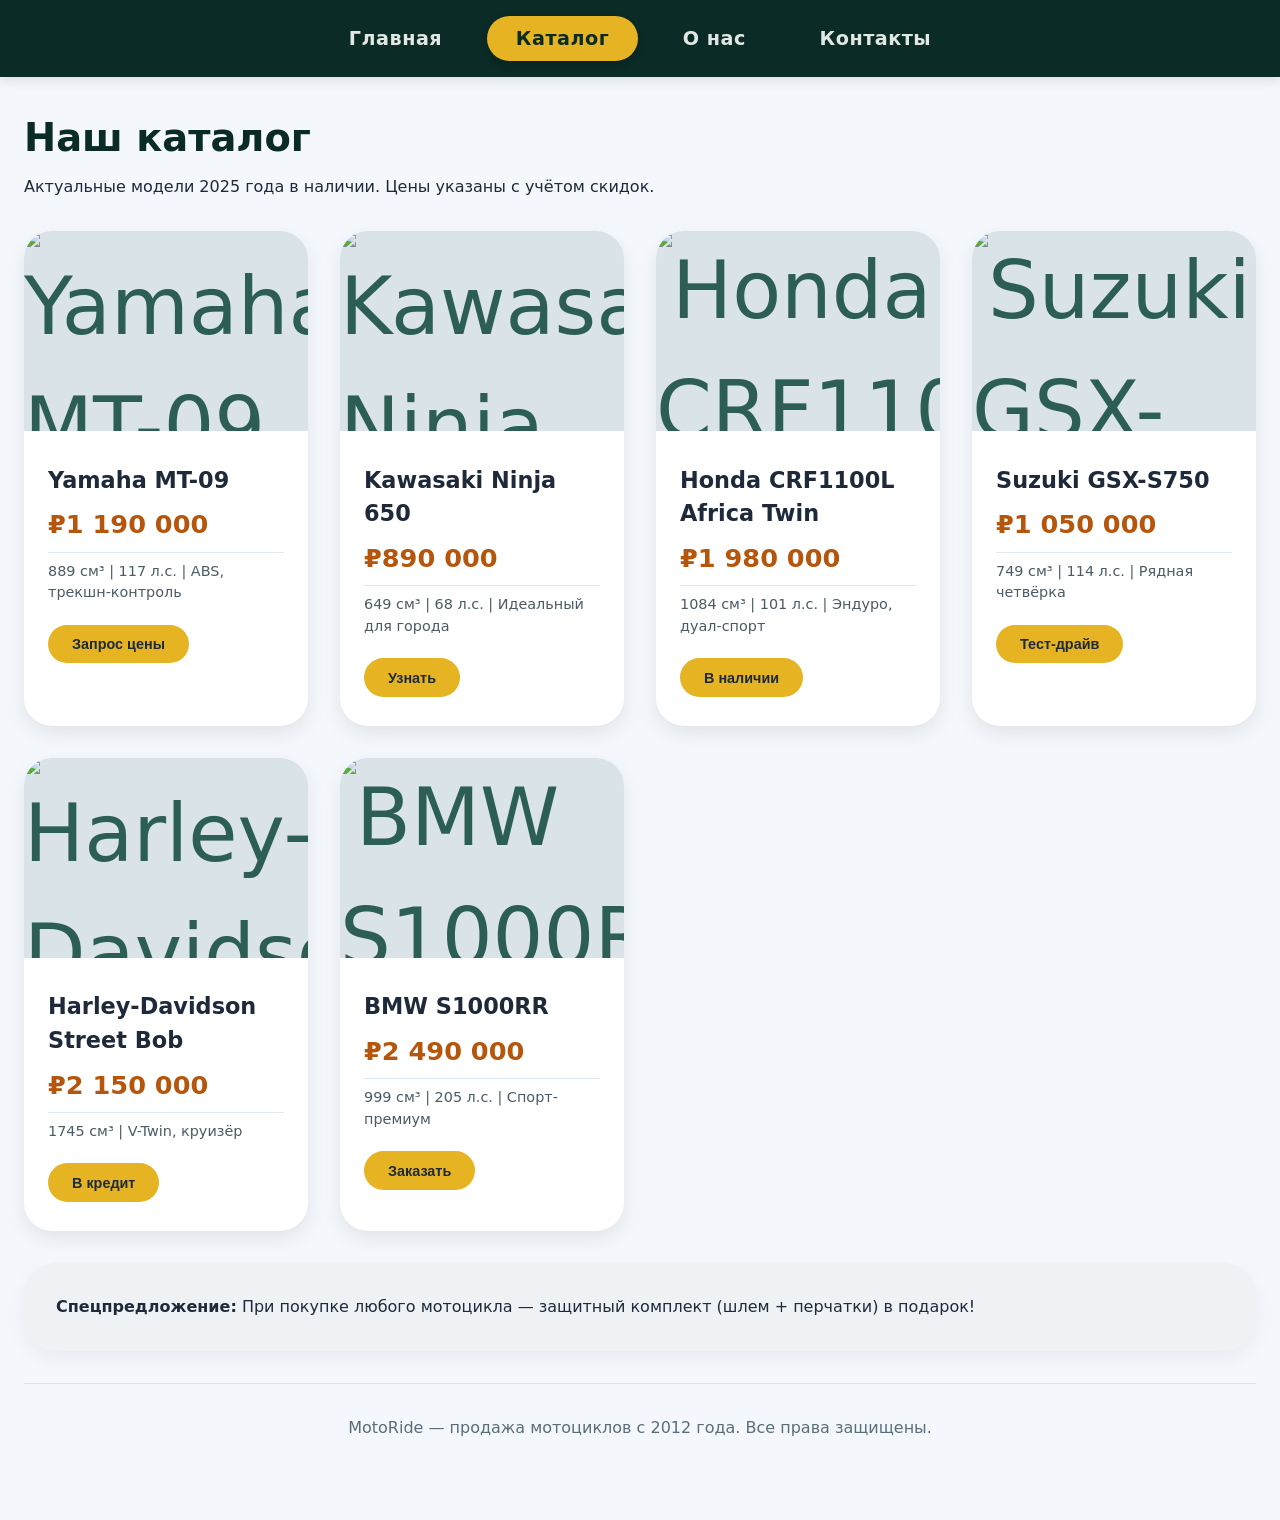
==== catalog.html @ f4142a08 "Add files via upload" ====
<!DOCTYPE html>
<html lang="ru">
<head>
    <meta charset="UTF-8">
    <meta name="viewport" content="width=device-width, initial-scale=1.0, user-scalable=yes">
    <title>MotoRide | Продажа мотоциклов</title>
    <link rel="stylesheet" href="css/style.css">
</head>
<body>

<div class="nav-bar">
    <a href="index.html"><button class="nav-btn" data-page="home">Главная</button></a>
    <a href="catalog.html"><button class="nav-btn active" data-page="catalog">Каталог</button></a>
    <a href="about.html"><button class="nav-btn" data-page="about">О нас</button></a>
    <a href="contacts.html"><button class="nav-btn" data-page="contacts">Контакты</button></a>
</div>

<div class="pages-container">
    <div id="catalog" class="page active-page">
        <h1>Наш каталог</h1>
        <p>Актуальные модели 2025 года в наличии. Цены указаны с учётом скидок.</p>

        <div class="bike-grid">
            <div class="bike-card">
                <div class="card-img"><img src="image1" alt="Yamaha MT-09" style="width:100%; height:100%; object-fit:cover;"></div>
                <div class="card-content">
                    <h3>Yamaha MT-09</h3>
                    <div class="price">₽1 190 000</div>
                    <div class="specs">889 см³ | 117 л.с. | ABS, трекшн-контроль</div>
                    <button class="btn" style="margin-top: 0.8rem; font-size:0.9rem;">Запрос цены</button>
                </div>
            </div>
            <div class="bike-card">
                <div class="card-img"><img src="image2" alt="Kawasaki Ninja 650" style="width:100%; height:100%; object-fit:cover;"></div>
                <div class="card-content">
                    <h3>Kawasaki Ninja 650</h3>
                    <div class="price">₽890 000</div>
                    <div class="specs">649 см³ | 68 л.с. | Идеальный для города</div>
                    <button class="btn" style="margin-top: 0.8rem; font-size:0.9rem;">Узнать</button>
                </div>
            </div>
            <div class="bike-card">
                <div class="card-img"><img src="image3" alt="Honda CRF1100L Africa Twin" style="width:100%; height:100%; object-fit:cover;"></div>
                <div class="card-content">
                    <h3>Honda CRF1100L Africa Twin</h3>
                    <div class="price">₽1 980 000</div>
                    <div class="specs">1084 см³ | 101 л.с. | Эндуро, дуал-спорт</div>
                    <button class="btn" style="margin-top: 0.8rem; font-size:0.9rem;">В наличии</button>
                </div>
            </div>
            <div class="bike-card">
                <div class="card-img"><img src="image4" alt="Suzuki GSX-S750" style="width:100%; height:100%; object-fit:cover;"></div>
                <div class="card-content">
                    <h3>Suzuki GSX-S750</h3>
                    <div class="price">₽1 050 000</div>
                    <div class="specs">749 см³ | 114 л.с. | Рядная четвёрка</div>
                    <button class="btn" style="margin-top: 0.8rem; font-size:0.9rem;">Тест-драйв</button>
                </div>
            </div>
            <div class="bike-card">
                <div class="card-img"><img src="image5" alt="Harley-Davidson Street Bob" style="width:100%; height:100%; object-fit:cover;"></div>
                <div class="card-content">
                    <h3>Harley-Davidson Street Bob</h3>
                    <div class="price">₽2 150 000</div>
                    <div class="specs">1745 см³ | V-Twin, круизёр</div>
                    <button class="btn" style="margin-top: 0.8rem; font-size:0.9rem;">В кредит</button>
                </div>
            </div>
            <div class="bike-card">
                <div class="card-img"><img src="image6" alt="BMW S1000RR" style="width:100%; height:100%; object-fit:cover;"></div>
                <div class="card-content">
                    <h3>BMW S1000RR</h3>
                    <div class="price">₽2 490 000</div>
                    <div class="specs">999 см³ | 205 л.с. | Спорт-премиум</div>
                    <button class="btn" style="margin-top: 0.8rem; font-size:0.9rem;">Заказать</button>
                </div>
            </div>
        </div>

        <div class="info-card" style="background:#eef2f5;">
            <p><strong>Спецпредложение:</strong> При покупке любого мотоцикла — защитный комплект (шлем + перчатки) в подарок!</p>
        </div>
    </div>

    <footer>
        <p>MotoRide — продажа мотоциклов с 2012 года. Все права защищены.</p>
    </footer>
</div>

<script src="js/script.js"></script>
</body>
</html>
---- css/style.css ----
* {
    margin: 0;
    padding: 0;
    box-sizing: border-box;
}

body {
    font-family: system-ui, 'Segoe UI', 'Roboto', 'Helvetica Neue', sans-serif;
    background: #f4f7fc;
    color: #1e2a3a;
    line-height: 1.5;
}

.nav-bar {
    background: #0b2b26;
    padding: 1rem 2rem;
    display: flex;
    flex-wrap: wrap;
    justify-content: center;
    gap: 1rem;
    box-shadow: 0 4px 12px rgba(0,0,0,0.1);
    position: sticky;
    top: 0;
    z-index: 100;
}

.nav-btn {
    background: transparent;
    border: none;
    font-size: 1.2rem;
    font-weight: 600;
    padding: 0.7rem 1.8rem;
    border-radius: 40px;
    color: #e0e7e5;
    cursor: pointer;
    transition: all 0.25s ease;
    font-family: inherit;
    letter-spacing: 0.5px;
}

.nav-btn:hover {
    background: #2c5e54;
    color: white;
    transform: translateY(-2px);
}

.nav-btn.active {
    background: #e6b422;
    color: #0b2b26;
    box-shadow: 0 4px 8px rgba(0,0,0,0.2);
}

.pages-container {
    max-width: 1300px;
    margin: 0 auto;
    padding: 2rem 1.5rem 4rem;
}

.page {
    display: none;
    animation: fadeIn 0.3s ease;
}

.page.active-page {
    display: block;
}

@keyframes fadeIn {
    from { opacity: 0; transform: translateY(8px);}
    to { opacity: 1; transform: translateY(0);}
}

h1 {
    font-size: 2.4rem;
    margin-bottom: 0.5rem;
    color: #0b2b26;
}

h2 {
    font-size: 1.8rem;
    margin: 1.8rem 0 1rem;
    border-left: 6px solid #e6b422;
    padding-left: 1rem;
}

h3 {
    font-size: 1.4rem;
    margin: 0.75rem 0 0.5rem;
}

.hero {
    background: linear-gradient(110deg, #1f3e38 0%, #2a5248 100%);
    color: white;
    padding: 2.8rem 2rem;
    border-radius: 32px;
    margin-bottom: 2rem;
    text-align: center;
}

.hero h1 {
    color: #f9e7b3;
    margin-bottom: 0.75rem;
}

.hero p {
    font-size: 1.2rem;
    opacity: 0.9;
}

.btn {
    display: inline-block;
    background: #e6b422;
    color: #1e2a3a;
    padding: 0.7rem 1.5rem;
    font-weight: bold;
    border-radius: 40px;
    text-decoration: none;
    margin-top: 1rem;
    transition: 0.2s;
    border: none;
    cursor: pointer;
    font-size: 1rem;
}

.btn:hover {
    background: #cf9f1a;
    transform: scale(1.02);
}

.bike-grid {
    display: grid;
    grid-template-columns: repeat(auto-fill, minmax(280px, 1fr));
    gap: 2rem;
    margin: 2rem 0;
}

.bike-card {
    background: white;
    border-radius: 28px;
    overflow: hidden;
    box-shadow: 0 8px 20px rgba(0,0,0,0.08);
    transition: all 0.25s;
}

.bike-card:hover {
    transform: translateY(-6px);
    box-shadow: 0 16px 28px rgba(0,0,0,0.12);
}

.card-img {
    background: #d9e3e8;
    height: 200px;
    display: flex;
    align-items: center;
    justify-content: center;
    font-size: 5rem;
    color: #2c5e54;
}

.card-content {
    padding: 1.3rem 1.5rem 1.8rem;
}

.price {
    font-size: 1.6rem;
    font-weight: 800;
    color: #b6560c;
    margin: 0.5rem 0;
}

.specs {
    font-size: 0.9rem;
    color: #4a5b66;
    margin: 0.5rem 0;
    border-top: 1px solid #e2e8f0;
    padding-top: 0.5rem;
}

.info-card {
    background: white;
    padding: 2rem;
    border-radius: 32px;
    box-shadow: 0 8px 20px rgba(0,0,0,0.05);
    margin: 1.5rem 0;
}

.contact-list {
    list-style: none;
    margin-top: 1rem;
}
.contact-list li {
    margin: 0.8rem 0;
    font-size: 1.1rem;
    display: flex;
    align-items: center;
    gap: 0.8rem;
}

footer {
    text-align: center;
    padding: 2rem 1rem 1rem;
    color: #5a6e7a;
    border-top: 1px solid #dce5e9;
    margin-top: 2rem;
}

@media (max-width: 680px) {
    .nav-btn {
        padding: 0.5rem 1rem;
        font-size: 1rem;
    }
    .hero h1 { font-size: 1.8rem; }
    .bike-grid { gap: 1rem; }
}
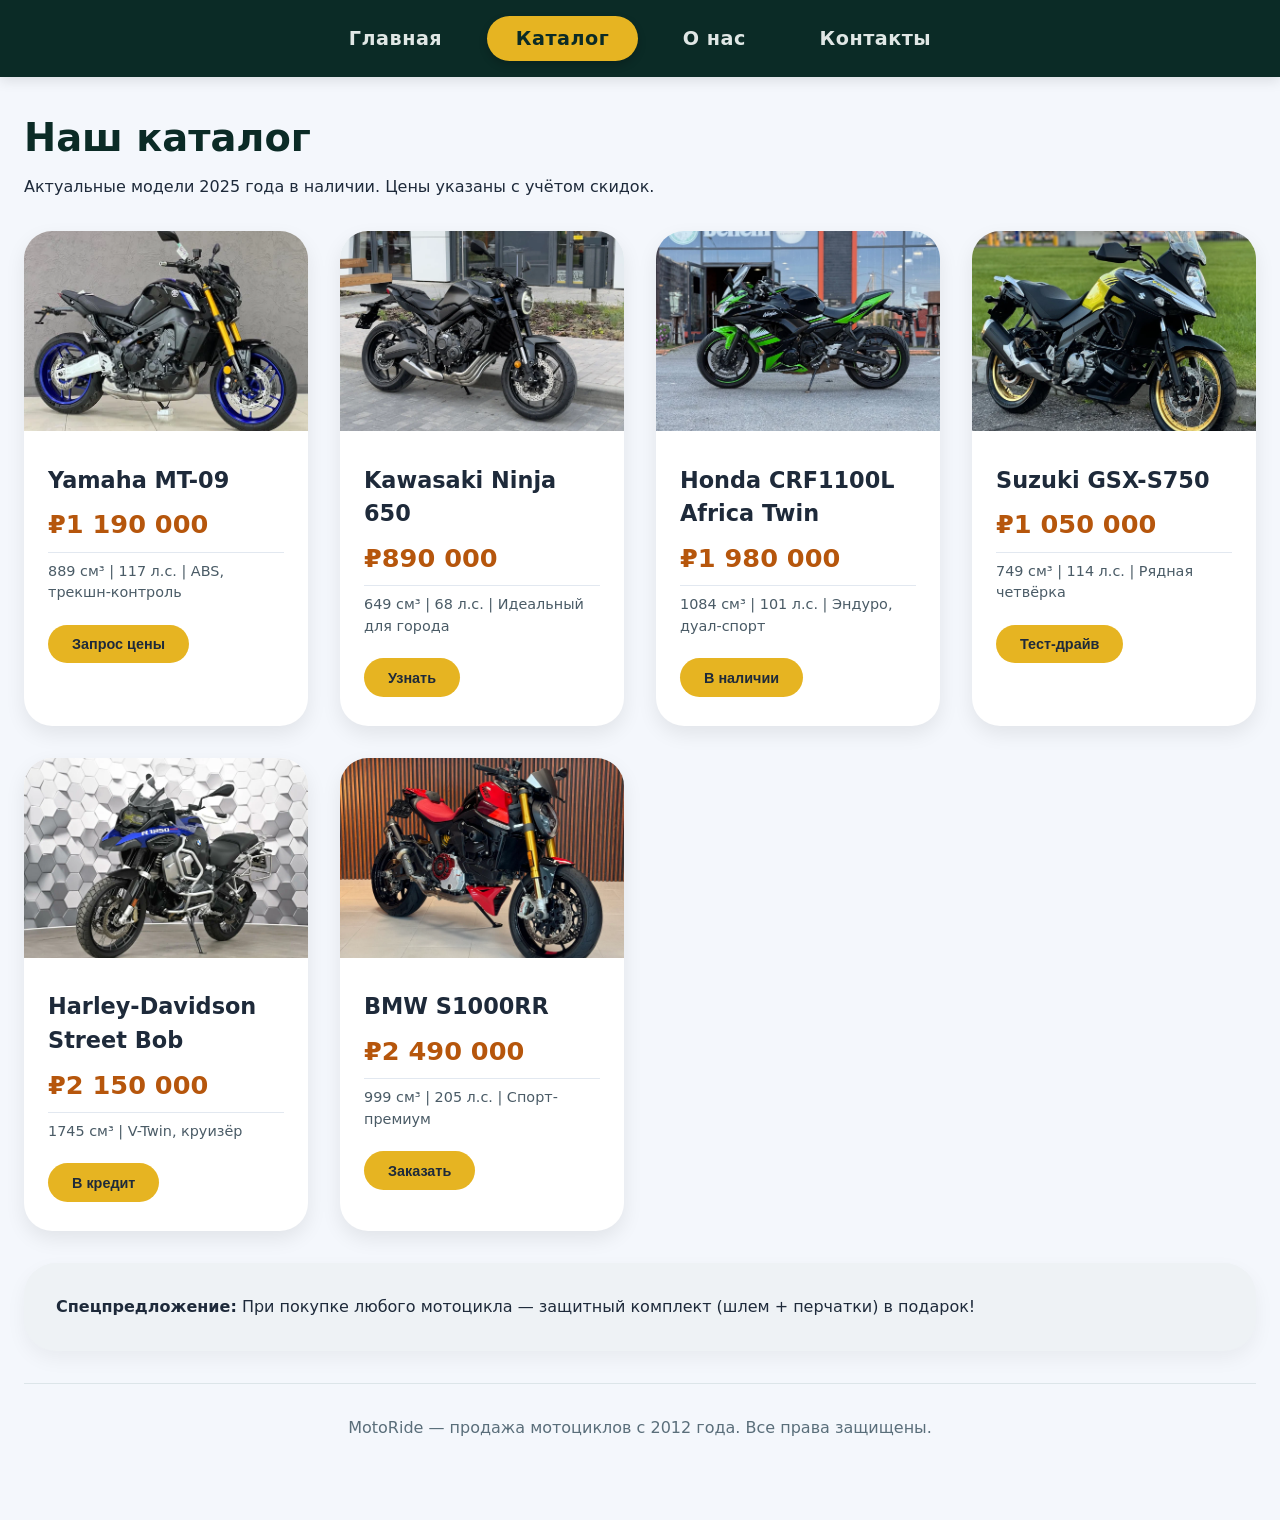
==== commit 97fafb74: "Update catalog.html" ====
--- a/catalog.html
+++ b/catalog.html
@@ -22,7 +22,7 @@
 
         <div class="bike-grid">
             <div class="bike-card">
-                <div class="card-img"><img src="image1" alt="Yamaha MT-09" style="width:100%; height:100%; object-fit:cover;"></div>
+                <div class="card-img"><img src="imag/image1.jpg" alt="Yamaha MT-09" style="width:100%; height:100%; object-fit:cover;"></div>
                 <div class="card-content">
                     <h3>Yamaha MT-09</h3>
                     <div class="price">₽1 190 000</div>
@@ -31,7 +31,7 @@
                 </div>
             </div>
             <div class="bike-card">
-                <div class="card-img"><img src="image2" alt="Kawasaki Ninja 650" style="width:100%; height:100%; object-fit:cover;"></div>
+                <div class="card-img"><img src="imag/image2.jpg" alt="Kawasaki Ninja 650" style="width:100%; height:100%; object-fit:cover;"></div>
                 <div class="card-content">
                     <h3>Kawasaki Ninja 650</h3>
                     <div class="price">₽890 000</div>
@@ -40,7 +40,7 @@
                 </div>
             </div>
             <div class="bike-card">
-                <div class="card-img"><img src="image3" alt="Honda CRF1100L Africa Twin" style="width:100%; height:100%; object-fit:cover;"></div>
+                <div class="card-img"><img src="imag/image3.jpg" alt="Honda CRF1100L Africa Twin" style="width:100%; height:100%; object-fit:cover;"></div>
                 <div class="card-content">
                     <h3>Honda CRF1100L Africa Twin</h3>
                     <div class="price">₽1 980 000</div>
@@ -49,7 +49,7 @@
                 </div>
             </div>
             <div class="bike-card">
-                <div class="card-img"><img src="image4" alt="Suzuki GSX-S750" style="width:100%; height:100%; object-fit:cover;"></div>
+                <div class="card-img"><img src="imag/image4.jpg" alt="Suzuki GSX-S750" style="width:100%; height:100%; object-fit:cover;"></div>
                 <div class="card-content">
                     <h3>Suzuki GSX-S750</h3>
                     <div class="price">₽1 050 000</div>
@@ -58,7 +58,7 @@
                 </div>
             </div>
             <div class="bike-card">
-                <div class="card-img"><img src="image5" alt="Harley-Davidson Street Bob" style="width:100%; height:100%; object-fit:cover;"></div>
+                <div class="card-img"><img src="imag/image5.jpg" alt="Harley-Davidson Street Bob" style="width:100%; height:100%; object-fit:cover;"></div>
                 <div class="card-content">
                     <h3>Harley-Davidson Street Bob</h3>
                     <div class="price">₽2 150 000</div>
@@ -67,7 +67,7 @@
                 </div>
             </div>
             <div class="bike-card">
-                <div class="card-img"><img src="image6" alt="BMW S1000RR" style="width:100%; height:100%; object-fit:cover;"></div>
+                <div class="card-img"><img src="imag/image6.jpg" alt="BMW S1000RR" style="width:100%; height:100%; object-fit:cover;"></div>
                 <div class="card-content">
                     <h3>BMW S1000RR</h3>
                     <div class="price">₽2 490 000</div>
@@ -89,4 +89,4 @@
 
 <script src="js/script.js"></script>
 </body>
-</html>+</html>
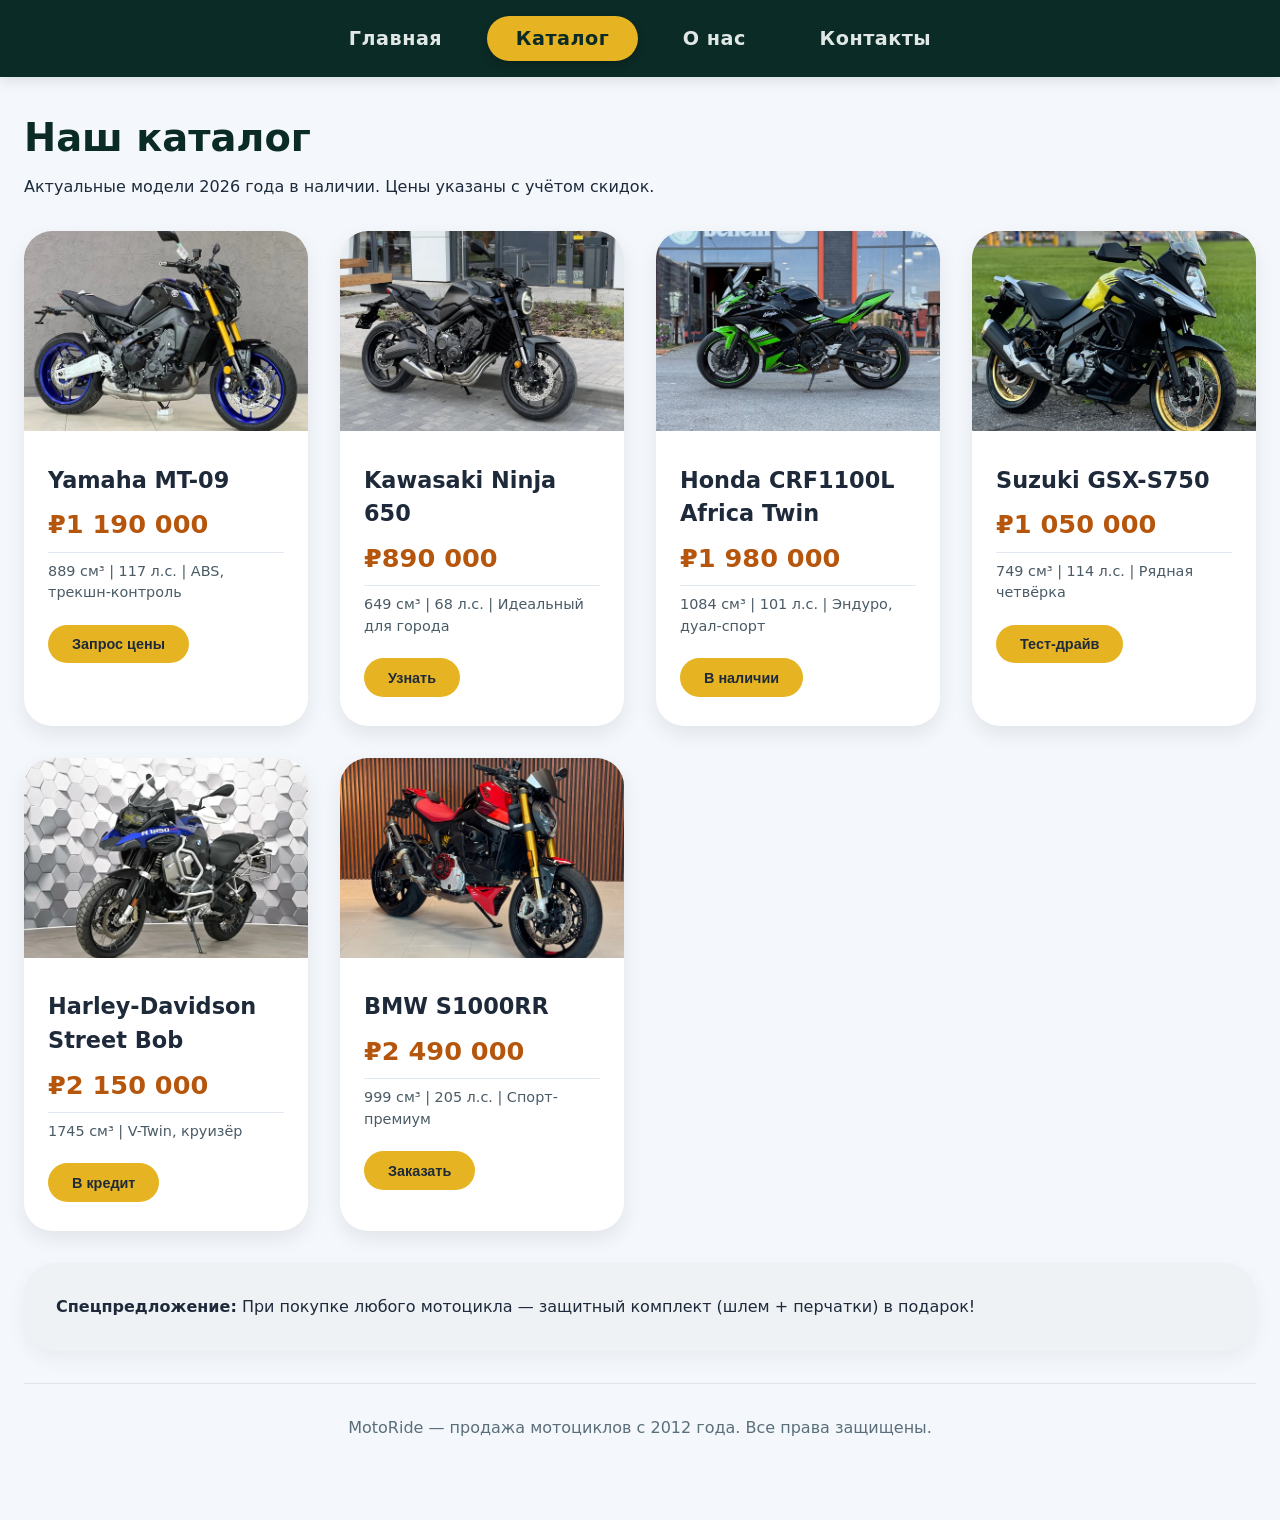
==== commit 82e60839: "Update catalog.html" ====
--- a/catalog.html
+++ b/catalog.html
@@ -18,7 +18,7 @@
 <div class="pages-container">
     <div id="catalog" class="page active-page">
         <h1>Наш каталог</h1>
-        <p>Актуальные модели 2025 года в наличии. Цены указаны с учётом скидок.</p>
+        <p>Актуальные модели 2026 года в наличии. Цены указаны с учётом скидок.</p>
 
         <div class="bike-grid">
             <div class="bike-card">
